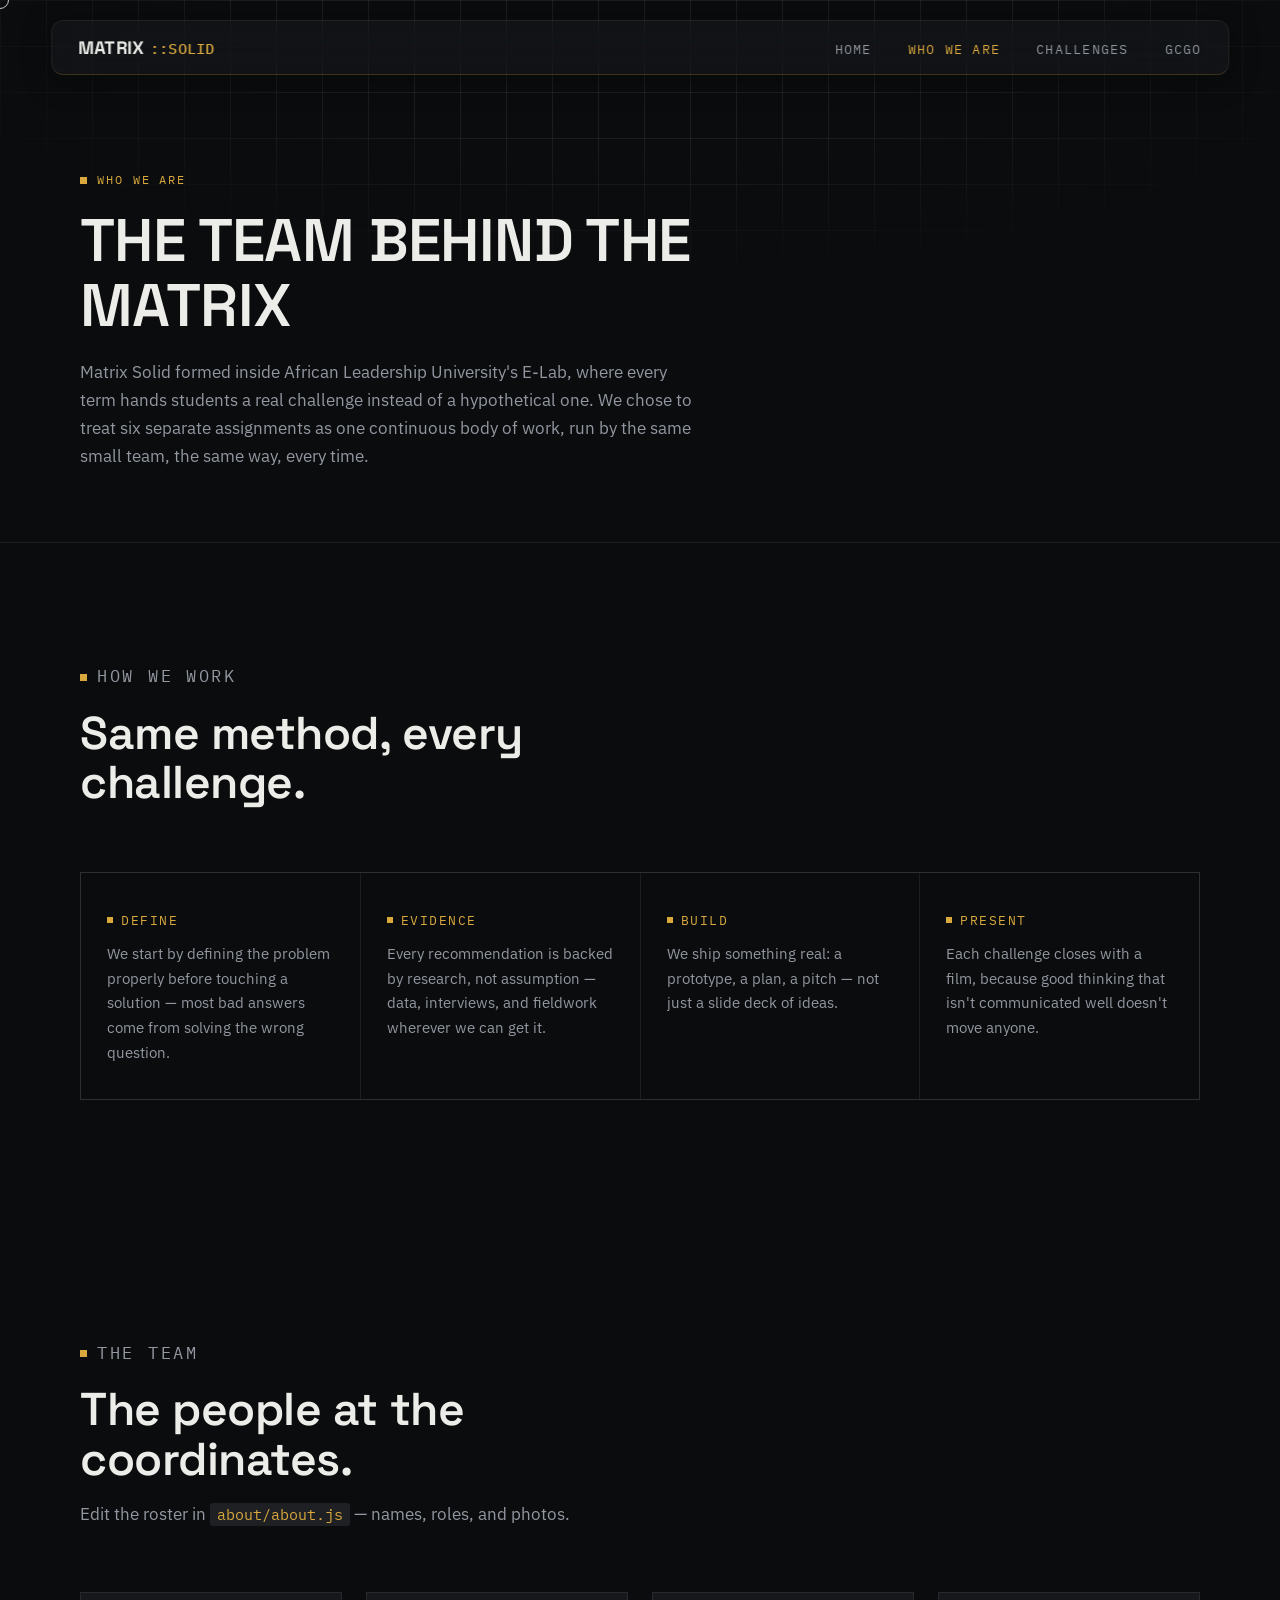
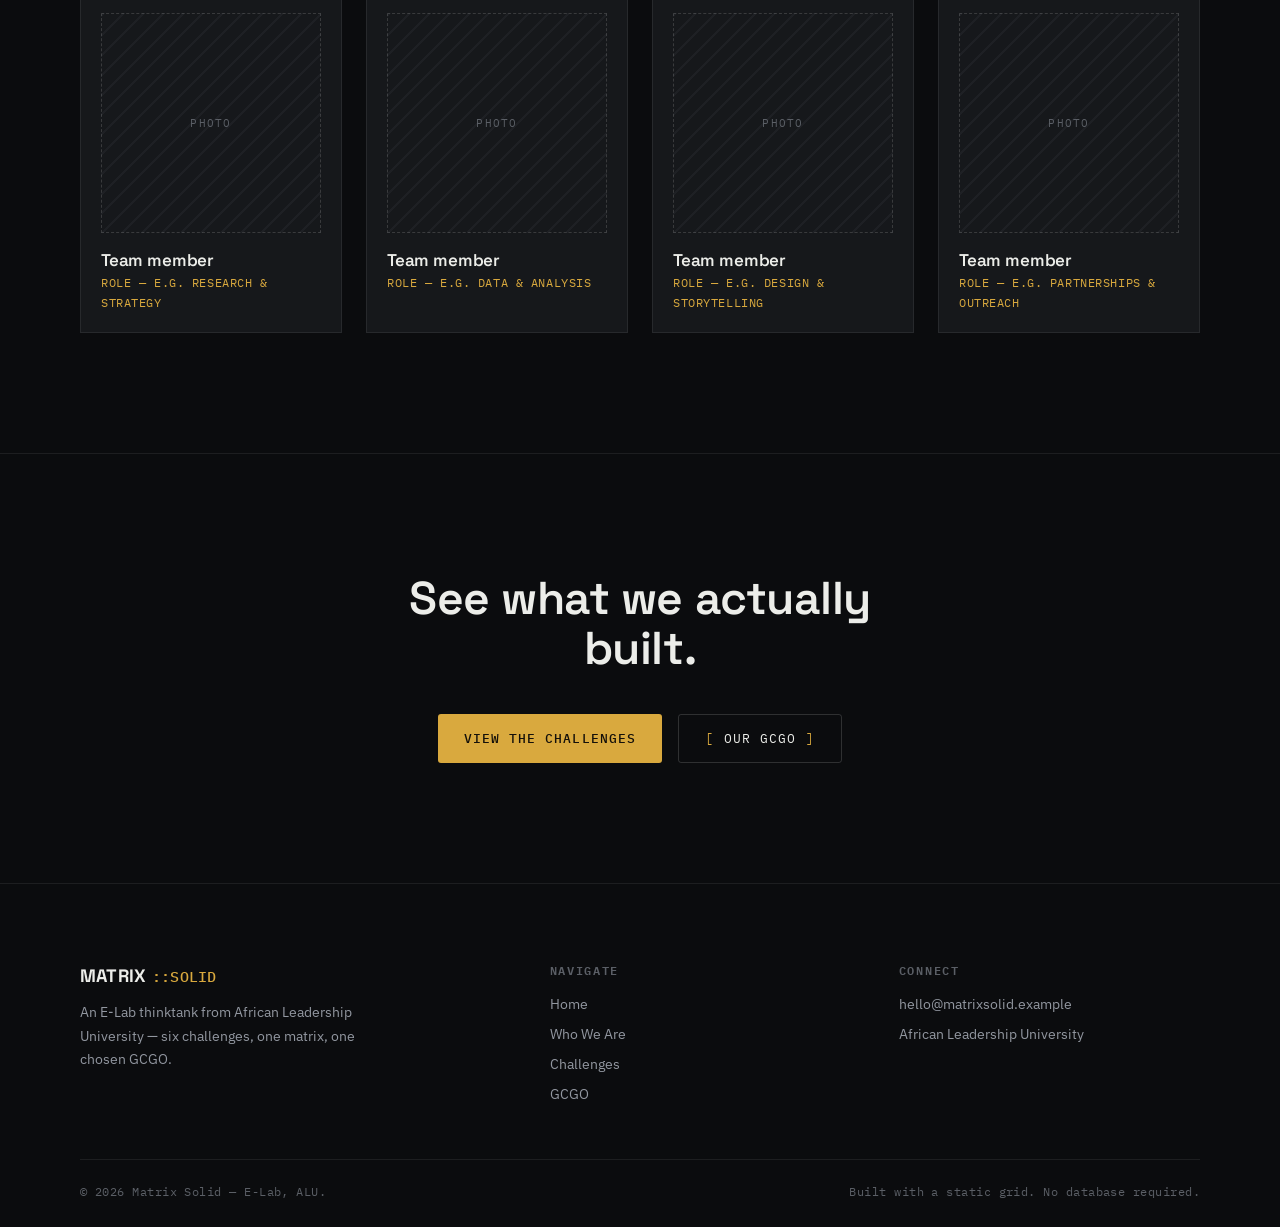
==== about/about.html @ 78773e2b "First" ====
<!DOCTYPE html>
<html lang="en">
<head>
<meta charset="UTF-8" />
<meta name="viewport" content="width=device-width, initial-scale=1.0" />
<title>Who We Are — Matrix Solid</title>
<meta name="description" content="Matrix Solid is an E-Lab thinktank from African Leadership University — the team and how we work." />
<link rel="stylesheet" href="../style/style.css" />
<link rel="stylesheet" href="../style/responsive.css" />
<link rel="stylesheet" href="about.css" />
</head>
<body>
<div class="custom-cursor" id="customCursor"></div>

<nav class="navbar">
  <div class="navbar-container">
    <a href="../index.html"><div class="navbar-logo">MATRIX<span class="mk">::SOLID</span></div></a>
    <ul class="nav-menu">
      <li><a href="../index.html" class="nav-link">Home</a></li>
      <li><a href="about.html" class="nav-link is-active">Who We Are</a></li>
      <li><a href="../challenges/challenges.html" class="nav-link">Challenges</a></li>
      <li><a href="../gcgo/gcgo.html" class="nav-link">GCGO</a></li>
    </ul>
  </div>
</nav>

<!-- ═══ HEADER ═══ -->
<section class="page-header">
  <div class="grid-backdrop"></div>
  <div class="section-inner">
    <p class="eyebrow reveal">Who We Are</p>
    <h1 class="page-title decrypt-text reveal" data-value="THE TEAM BEHIND THE MATRIX">THE TEAM BEHIND THE MATRIX</h1>
    <p class="page-lede reveal reveal-d1">
      Matrix Solid formed inside African Leadership University's E-Lab, where
      every term hands students a real challenge instead of a hypothetical
      one. We chose to treat six separate assignments as one continuous
      body of work, run by the same small team, the same way, every time.
    </p>
  </div>
</section>

<!-- ═══ HOW WE WORK ═══ -->
<section class="section">
  <div class="section-inner">
    <div class="section-head reveal">
      <p class="eyebrow">How We Work</p>
      <h2 class="section-title">Same method, every challenge.</h2>
    </div>
    <div class="pillar-grid">
      <div class="pillar reveal">
        <span class="pillar-tag">Define</span>
        <p>We start by defining the problem properly before touching a solution &mdash; most bad answers come from solving the wrong question.</p>
      </div>
      <div class="pillar reveal reveal-d1">
        <span class="pillar-tag">Evidence</span>
        <p>Every recommendation is backed by research, not assumption &mdash; data, interviews, and fieldwork wherever we can get it.</p>
      </div>
      <div class="pillar reveal reveal-d2">
        <span class="pillar-tag">Build</span>
        <p>We ship something real: a prototype, a plan, a pitch &mdash; not just a slide deck of ideas.</p>
      </div>
      <div class="pillar reveal reveal-d3">
        <span class="pillar-tag">Present</span>
        <p>Each challenge closes with a film, because good thinking that isn't communicated well doesn't move anyone.</p>
      </div>
    </div>
  </div>
</section>

<!-- ═══ TEAM ═══ -->
<section class="section team-section">
  <div class="section-inner">
    <div class="section-head reveal">
      <p class="eyebrow">The Team</p>
      <h2 class="section-title">The people at the coordinates.</h2>
      <p>Edit the roster in <code>about/about.js</code> &mdash; names, roles, and photos.</p>
    </div>
    <div class="team-grid" id="teamGrid"></div>
  </div>
</section>

<!-- ═══ CTA ═══ -->
<section class="section cta-section">
  <div class="section-inner cta-inner reveal">
    <h2 class="section-title">See what we actually built.</h2>
    <div class="cta-row">
      <a href="../challenges/challenges.html" class="btn btn-solid">View the Challenges</a>
      <a href="../gcgo/gcgo.html" class="btn btn-ghost">Our GCGO</a>
    </div>
  </div>
</section>

<!-- ═══ FOOTER ═══ -->
<footer class="footer">
  <div class="section-inner">
    <div class="footer-grid">
      <div class="footer-brand">
        <div class="navbar-logo">MATRIX<span class="mk">::SOLID</span></div>
        <p>An E-Lab thinktank from African Leadership University &mdash; six challenges, one matrix, one chosen GCGO.</p>
      </div>
      <div class="footer-col">
        <h4>Navigate</h4>
        <ul>
          <li><a href="../index.html">Home</a></li>
          <li><a href="about.html">Who We Are</a></li>
          <li><a href="../challenges/challenges.html">Challenges</a></li>
          <li><a href="../gcgo/gcgo.html">GCGO</a></li>
        </ul>
      </div>
      <div class="footer-col">
        <h4>Connect</h4>
        <ul>
          <li><a href="mailto:hello@matrixsolid.example">hello@matrixsolid.example</a></li>
          <li><a href="#">African Leadership University</a></li>
        </ul>
      </div>
    </div>
    <div class="footer-bottom">
      <span>&copy; 2026 Matrix Solid &mdash; E-Lab, ALU.</span>
      <span>Built with a static grid. No database required.</span>
    </div>
  </div>
</footer>

<script src="../script/cursor.js"></script>
<script src="../script/navbar.js"></script>
<script src="../script/reveal.js"></script>
<script src="about.js"></script>
</body>
</html>
---- style/style.css ----
/* ═══════════════════════════════════════════════════════════════════
   MATRIX SOLID — shared design system
   Loaded on every page, before the page's own CSS.
   ═══════════════════════════════════════════════════════════════════ */

@import url('https://fonts.googleapis.com/css2?family=Space+Grotesk:wght@500;600;700&family=IBM+Plex+Sans:wght@400;500;600&family=IBM+Plex+Mono:wght@400;500;600&display=swap');

*, *::before, *::after { margin: 0; padding: 0; box-sizing: border-box; }

:root {
  /* surfaces */
  --bg:        #0B0C0E;
  --surface:   #16181B;
  --surface-2: #1E2024;

  /* text */
  --paper: #ECEDE9;
  --mute:  #9297A0;
  --faint: #5B5F66;

  /* lines */
  --line:        rgba(236, 237, 233, 0.08);
  --line-strong: rgba(236, 237, 233, 0.16);

  /* signal accent */
  --gold:     #D9A93E;
  --gold-rgb: 217, 169, 62;
  --gold-dim: rgba(217, 169, 62, 0.14);

  /* type */
  --f-display: 'Space Grotesk', sans-serif;
  --f-body:    'IBM Plex Sans', sans-serif;
  --f-mono:    'IBM Plex Mono', monospace;

  --ease: cubic-bezier(0.16, 1, 0.3, 1);
  --container: 1200px;
}

html, body {
  width: 100%;
  overflow-x: hidden;
  background: var(--bg);
  color: var(--paper);
  font-family: var(--f-body);
  -webkit-font-smoothing: antialiased;
  scroll-behavior: smooth;
  cursor: none;
}

a { color: inherit; text-decoration: none; }
ul { list-style: none; }
img { max-width: 100%; display: block; }
button { font-family: inherit; background: none; border: none; color: inherit; }

::selection { background: var(--gold); color: #0B0C0E; }

::-webkit-scrollbar { width: 10px; }
::-webkit-scrollbar-track { background: var(--bg); }
::-webkit-scrollbar-thumb { background: var(--surface-2); border-radius: 6px; }
::-webkit-scrollbar-thumb:hover { background: var(--gold); }

a, button, input, textarea { cursor: none; }
@media (hover: none) and (pointer: coarse) {
  html, body, a, button { cursor: auto; }
  .custom-cursor { display: none !important; }
}

/* ── Custom cursor ─────────────────────────────────────────────── */
.custom-cursor {
  position: fixed;
  top: 0; left: 0;
  width: 18px; height: 18px;
  border: 1px solid rgba(236, 237, 233, 0.9);
  border-radius: 50%;
  pointer-events: none;
  z-index: 999999;
  transform: translate(-50%, -50%);
  transition: width 0.2s ease, height 0.2s ease, border-color 0.2s ease, background-color 0.2s ease;
  mix-blend-mode: difference;
}
.custom-cursor.hovering {
  width: 34px; height: 34px;
  background: var(--gold-dim);
  border-color: var(--gold);
}

/* ── Focus visibility (kept even with custom cursor) ─────────────── */
a:focus-visible, button:focus-visible, input:focus-visible, textarea:focus-visible {
  outline: 1.5px solid var(--gold);
  outline-offset: 3px;
}

/* ── Layout helpers ───────────────────────────────────────────────*/
.section { padding: 120px 0; position: relative; }
.section-inner { max-width: var(--container); margin: 0 auto; padding: 0 40px; }
.section-head { max-width: 640px; margin-bottom: 64px; }

.eyebrow {
  display: inline-flex;
  align-items: center;
  gap: 10px;
  font-family: var(--f-mono);
  font-size: 12px;
  letter-spacing: 0.16em;
  text-transform: uppercase;
  color: var(--gold);
  margin-bottom: 18px;
}
.eyebrow::before {
  content: "";
  width: 7px; height: 7px;
  background: var(--gold);
}

h1, h2, h3, h4 { font-family: var(--f-display); font-weight: 600; line-height: 1.08; letter-spacing: -0.01em; }
h2.section-title { font-size: clamp(32px, 4vw, 46px); margin-bottom: 16px; }
.section-head p { color: var(--mute); font-size: 17px; line-height: 1.6; }

p { line-height: 1.7; color: var(--mute); }

code {
  font-family: var(--f-mono);
  font-size: 0.88em;
  color: var(--gold);
  background: var(--surface-2);
  padding: 2px 7px;
  border-radius: 3px;
}

/* ── Page header (used on about / challenges / gcgo) ─────────────── */
.page-header {
  position: relative;
  overflow: hidden;
  padding: 168px 0 72px;
  border-bottom: 1px solid var(--line);
}
.page-title {
  font-size: clamp(34px, 5.6vw, 60px);
  text-transform: uppercase;
  margin-bottom: 20px;
  max-width: 820px;
}
.page-lede { max-width: 620px; font-size: 16.5px; }

/* ── Grain / grid backdrop used on non-hero sections ─────────────── */
.grid-backdrop {
  position: absolute; inset: 0;
  background-image:
    linear-gradient(var(--line) 1px, transparent 1px),
    linear-gradient(90deg, var(--line) 1px, transparent 1px);
  background-size: 46px 46px;
  -webkit-mask-image: radial-gradient(ellipse 70% 60% at 50% 0%, #000 40%, transparent 90%);
          mask-image: radial-gradient(ellipse 70% 60% at 50% 0%, #000 40%, transparent 90%);
  pointer-events: none;
}

/* ── Buttons ───────────────────────────────────────────────────── */
.btn {
  display: inline-flex;
  align-items: center;
  gap: 10px;
  font-family: var(--f-mono);
  font-size: 13px;
  letter-spacing: 0.08em;
  text-transform: uppercase;
  padding: 15px 26px;
  border-radius: 3px;
  transition: transform 0.25s var(--ease), background 0.25s ease, border-color 0.25s ease, color 0.25s ease;
  will-change: transform;
}
.btn-solid {
  background: var(--gold);
  color: #14100A;
  font-weight: 500;
}
.btn-solid:hover { background: #ECC463; transform: translateY(-2px); }

.btn-ghost {
  border: 1px solid var(--line-strong);
  color: var(--paper);
}
.btn-ghost::before { content: "["; color: var(--gold); transition: transform 0.25s var(--ease); }
.btn-ghost::after  { content: "]"; color: var(--gold); transition: transform 0.25s var(--ease); }
.btn-ghost:hover { border-color: var(--gold); background: var(--gold-dim); }
.btn-ghost:hover::before { transform: translateX(-3px); }
.btn-ghost:hover::after  { transform: translateX(3px); }

.cta-row { display: flex; gap: 16px; flex-wrap: wrap; margin-top: 40px; }

/* ── Navbar ────────────────────────────────────────────────────── */
.navbar {
  position: fixed;
  top: 20px; left: 50%;
  transform: translateX(-50%);
  width: 92%;
  max-width: 1240px;
  z-index: 99999;
  background: rgba(236, 237, 233, 0.03);
  backdrop-filter: blur(20px) saturate(160%);
  -webkit-backdrop-filter: blur(20px) saturate(160%);
  border: 1px solid var(--line);
  border-bottom: 1px solid rgba(var(--gold-rgb), 0.22);
  border-radius: 12px;
  box-shadow: 0 4px 30px rgba(0, 0, 0, 0.4);
  transition: transform 0.35s var(--ease), background 0.3s ease, border-color 0.3s ease;
}
.navbar:hover { background: rgba(var(--gold-rgb), 0.045); border-color: rgba(var(--gold-rgb), 0.3); }
.navbar--hidden { transform: translate(-50%, -140%); }

.navbar-container {
  display: flex;
  align-items: center;
  justify-content: space-between;
  padding: 15px 26px;
}

.navbar-logo {
  display: inline-flex;
  align-items: baseline;
  gap: 6px;
  font-family: var(--f-display);
  font-weight: 700;
  font-size: 18px;
  letter-spacing: 0.01em;
  color: var(--paper);
}
.navbar-logo .mk { font-family: var(--f-mono); font-weight: 500; font-size: 15px; color: var(--gold); }

.nav-menu { display: flex; align-items: center; gap: 36px; }
.nav-link {
  font-family: var(--f-mono);
  font-size: 12.5px;
  letter-spacing: 0.1em;
  text-transform: uppercase;
  color: var(--mute);
  transition: color 0.25s ease;
  display: inline-block;
}
.nav-link:hover, .nav-link.is-active { color: var(--paper); }
.nav-link.is-active { color: var(--gold); }

/* mobile hamburger (JS-injected button) */
.nav-toggle {
  display: none;
  flex-direction: column;
  justify-content: center;
  gap: 5px;
  padding: 6px;
  z-index: 10;
}
.nav-toggle span {
  display: block; width: 20px; height: 2px;
  background: var(--paper); border-radius: 1px;
  transition: transform 0.3s ease, opacity 0.3s ease;
}
.nav-toggle.active span:nth-child(1) { transform: translateY(7px) rotate(45deg); }
.nav-toggle.active span:nth-child(2) { opacity: 0; transform: scaleX(0); }
.nav-toggle.active span:nth-child(3) { transform: translateY(-7px) rotate(-45deg); }

/* ── Footer ────────────────────────────────────────────────────── */
.footer {
  position: relative;
  border-top: 1px solid var(--line);
  padding: 80px 0 28px;
}
.footer-grid {
  display: grid;
  grid-template-columns: 1.4fr 1fr 1fr;
  gap: 48px;
  margin-bottom: 56px;
}
.footer-brand .navbar-logo { margin-bottom: 14px; }
.footer-brand p { max-width: 320px; font-size: 14px; }
.footer-col h4 {
  font-family: var(--f-mono);
  font-size: 12px;
  letter-spacing: 0.14em;
  text-transform: uppercase;
  color: var(--faint);
  margin-bottom: 16px;
}
.footer-col ul { display: flex; flex-direction: column; gap: 10px; }
.footer-col a { color: var(--mute); font-size: 14px; transition: color 0.2s ease; }
.footer-col a:hover { color: var(--gold); }
.footer-bottom {
  display: flex; justify-content: space-between; align-items: center;
  padding-top: 24px; border-top: 1px solid var(--line);
  font-family: var(--f-mono); font-size: 11.5px; color: var(--faint);
  letter-spacing: 0.04em; flex-wrap: wrap; gap: 10px;
}

/* ── Scroll reveal ─────────────────────────────────────────────── */
.reveal { opacity: 0; transform: translateY(28px); transition: opacity 0.7s var(--ease), transform 0.7s var(--ease); }
.reveal.active { opacity: 1; transform: translateY(0); }
.reveal-d1.active { transition-delay: 0.08s; }
.reveal-d2.active { transition-delay: 0.16s; }
.reveal-d3.active { transition-delay: 0.24s; }

/* ── Coordinate chip (small tag component, reused across pages) ──── */
.chip {
  display: inline-flex; align-items: center; gap: 8px;
  font-family: var(--f-mono); font-size: 12px; letter-spacing: 0.06em;
  padding: 7px 12px; border: 1px solid var(--line-strong); border-radius: 3px;
  color: var(--mute);
  transition: border-color 0.2s ease, color 0.2s ease;
}
.chip:hover { border-color: var(--gold); color: var(--paper); }
.chip b { color: var(--gold); font-weight: 500; }

/* ── Briefing / video frame (shared: hero video, modal video) ────── */
.frame {
  position: relative;
  border: 1px solid var(--line-strong);
  border-radius: 4px;
  background: var(--surface);
  aspect-ratio: 16 / 9;
  overflow: hidden;
}
.frame::before, .frame::after,
.frame .corner-tl, .frame .corner-br { content: ""; }
.frame-corner {
  position: absolute; width: 18px; height: 18px;
  border-color: var(--gold); pointer-events: none;
}
.frame-corner.tl { top: -1px; left: -1px; border-top: 2px solid; border-left: 2px solid; }
.frame-corner.br { bottom: -1px; right: -1px; border-bottom: 2px solid; border-right: 2px solid; }
.frame iframe, .frame img { width: 100%; height: 100%; object-fit: cover; border: none; }
.frame-empty {
  width: 100%; height: 100%;
  display: flex; align-items: center; justify-content: center;
  font-family: var(--f-mono); font-size: 12.5px; letter-spacing: 0.12em;
  color: var(--faint); text-transform: uppercase;
  background:
    repeating-linear-gradient(135deg, var(--surface-2) 0 2px, var(--surface) 2px 14px);
}
.frame-play {
  position: absolute; inset: 0;
  display: flex; align-items: center; justify-content: center;
  background: rgba(11, 12, 14, 0.35);
  transition: background 0.25s ease;
}
.frame-play-btn {
  width: 62px; height: 62px; border-radius: 50%;
  display: flex; align-items: center; justify-content: center;
  background: rgba(var(--gold-rgb), 0.9); color: #14100A;
  font-size: 18px;
  transition: transform 0.25s var(--ease);
}
.frame:hover .frame-play-btn { transform: scale(1.08); }

/* ── Generic modal / lightbox ─────────────────────────────────────*/
.modal {
  position: fixed; inset: 0; z-index: 999998;
  display: none; align-items: center; justify-content: center;
  padding: 24px;
  background: rgba(6, 7, 8, 0.86);
  backdrop-filter: blur(6px);
}
.modal.open { display: flex; animation: modalIn 0.2s ease; }
@keyframes modalIn { from { opacity: 0; } to { opacity: 1; } }
.modal-box { width: 100%; max-width: 900px; }
.modal-head {
  display: flex; justify-content: space-between; align-items: flex-start;
  gap: 24px; margin-bottom: 14px;
}
.modal-head h3 { font-size: 22px; }
.modal-meta { font-family: var(--f-mono); font-size: 12px; color: var(--gold); text-transform: uppercase; letter-spacing: 0.08em; margin-top: 6px; }
.modal-close {
  width: 34px; height: 34px; border: 1px solid var(--line-strong); border-radius: 50%;
  display: flex; align-items: center; justify-content: center; flex-shrink: 0;
  font-family: var(--f-mono); font-size: 16px; color: var(--mute);
  transition: border-color 0.2s ease, color 0.2s ease;
}
.modal-close:hover { border-color: var(--gold); color: var(--gold); }
.modal-summary { margin-top: 16px; max-width: 640px; }
---- style/responsive.css ----
/* style/responsive.css
   Loaded last on every page. Three breakpoints:
     1024  tablet landscape
      860  hamburger kicks in / grids stack
      560  fine-tune spacing & type
   ────────────────────────────────────────────────────────────────── */

@media (max-width: 1024px) {
  .section { padding: 96px 0; }
  .footer-grid { grid-template-columns: 1.2fr 1fr 1fr; gap: 32px; }
}

@media (max-width: 860px) {
  .nav-toggle { display: flex; }

  .navbar-container { padding: 13px 18px; }

  .nav-menu {
    display: none;
    position: absolute;
    top: calc(100% + 10px);
    left: 0; right: 0;
    background: rgba(11, 12, 14, 0.98);
    border: 1px solid var(--line);
    border-radius: 10px;
    padding: 10px;
    flex-direction: column;
    align-items: stretch;
    gap: 2px;
    z-index: 99998;
    animation: menuDrop 0.2s ease;
  }
  @keyframes menuDrop { from { opacity: 0; transform: translateY(-8px); } to { opacity: 1; transform: translateY(0); } }
  .nav-menu.open { display: flex; }
  .nav-link { padding: 12px 14px; border-radius: 6px; }
  .nav-link:hover { background: rgba(236, 237, 233, 0.05); }

  .section { padding: 76px 0; }
  .section-inner { padding: 0 24px; }
  .section-head { margin-bottom: 44px; }

  .footer-grid { grid-template-columns: 1fr; gap: 36px; }
  .footer { padding: 60px 0 24px; }
  .footer-bottom { flex-direction: column; align-items: flex-start; }

  .cta-row { flex-direction: column; align-items: stretch; }
  .btn { justify-content: center; }
}

@media (max-width: 560px) {
  .section-inner { padding: 0 20px; }
  h2.section-title { font-size: 30px; }
  .navbar { width: 94%; top: 12px; }

  /* On the narrowest phones the two hero corner tags can crowd into
     each other — drop the top-right one and keep the status readout. */
  .hero-tag--tr { display: none; }
}
---- about/about.css ----
/* ── How We Work ──────────────────────────────────────────────── */
.pillar-grid {
  display: grid;
  grid-template-columns: repeat(4, 1fr);
  gap: 1px;
  background: var(--line);
  border: 1px solid var(--line);
}
.pillar { background: var(--bg); padding: 34px 26px; }
.pillar-tag {
  display: inline-flex; align-items: center; gap: 8px;
  font-family: var(--f-mono); font-size: 12.5px; letter-spacing: 0.12em;
  text-transform: uppercase; color: var(--gold); margin-bottom: 14px;
}
.pillar-tag::before { content: ""; width: 6px; height: 6px; background: var(--gold); }
.pillar p { font-size: 14.5px; }

@media (max-width: 860px) { .pillar-grid { grid-template-columns: 1fr 1fr; } }
@media (max-width: 560px) { .pillar-grid { grid-template-columns: 1fr; } }

/* ── Team grid ─────────────────────────────────────────────────── */
.team-grid {
  display: grid;
  grid-template-columns: repeat(auto-fit, minmax(220px, 1fr));
  gap: 24px;
}
.team-card {
  border: 1px solid var(--line);
  background: var(--surface);
  padding: 20px;
  transition: border-color 0.25s ease, transform 0.25s var(--ease);
}
.team-card:hover { border-color: var(--gold); transform: translateY(-4px); }
.team-photo {
  aspect-ratio: 1;
  border: 1px dashed var(--line-strong);
  margin-bottom: 18px;
  display: flex; align-items: center; justify-content: center;
  background: repeating-linear-gradient(135deg, var(--surface-2) 0 2px, var(--surface) 2px 14px);
}
.team-photo span {
  font-family: var(--f-mono); font-size: 11px; letter-spacing: 0.12em;
  color: var(--faint); text-transform: uppercase;
}
.team-name { font-size: 17px; margin-bottom: 4px; }
.team-role { font-family: var(--f-mono); font-size: 11.5px; letter-spacing: 0.05em; text-transform: uppercase; color: var(--gold); }

/* ── CTA section ───────────────────────────────────────────────── */
.cta-section { border-top: 1px solid var(--line); text-align: center; }
.cta-inner { max-width: 620px; margin: 0 auto; }
.cta-inner .cta-row { justify-content: center; }
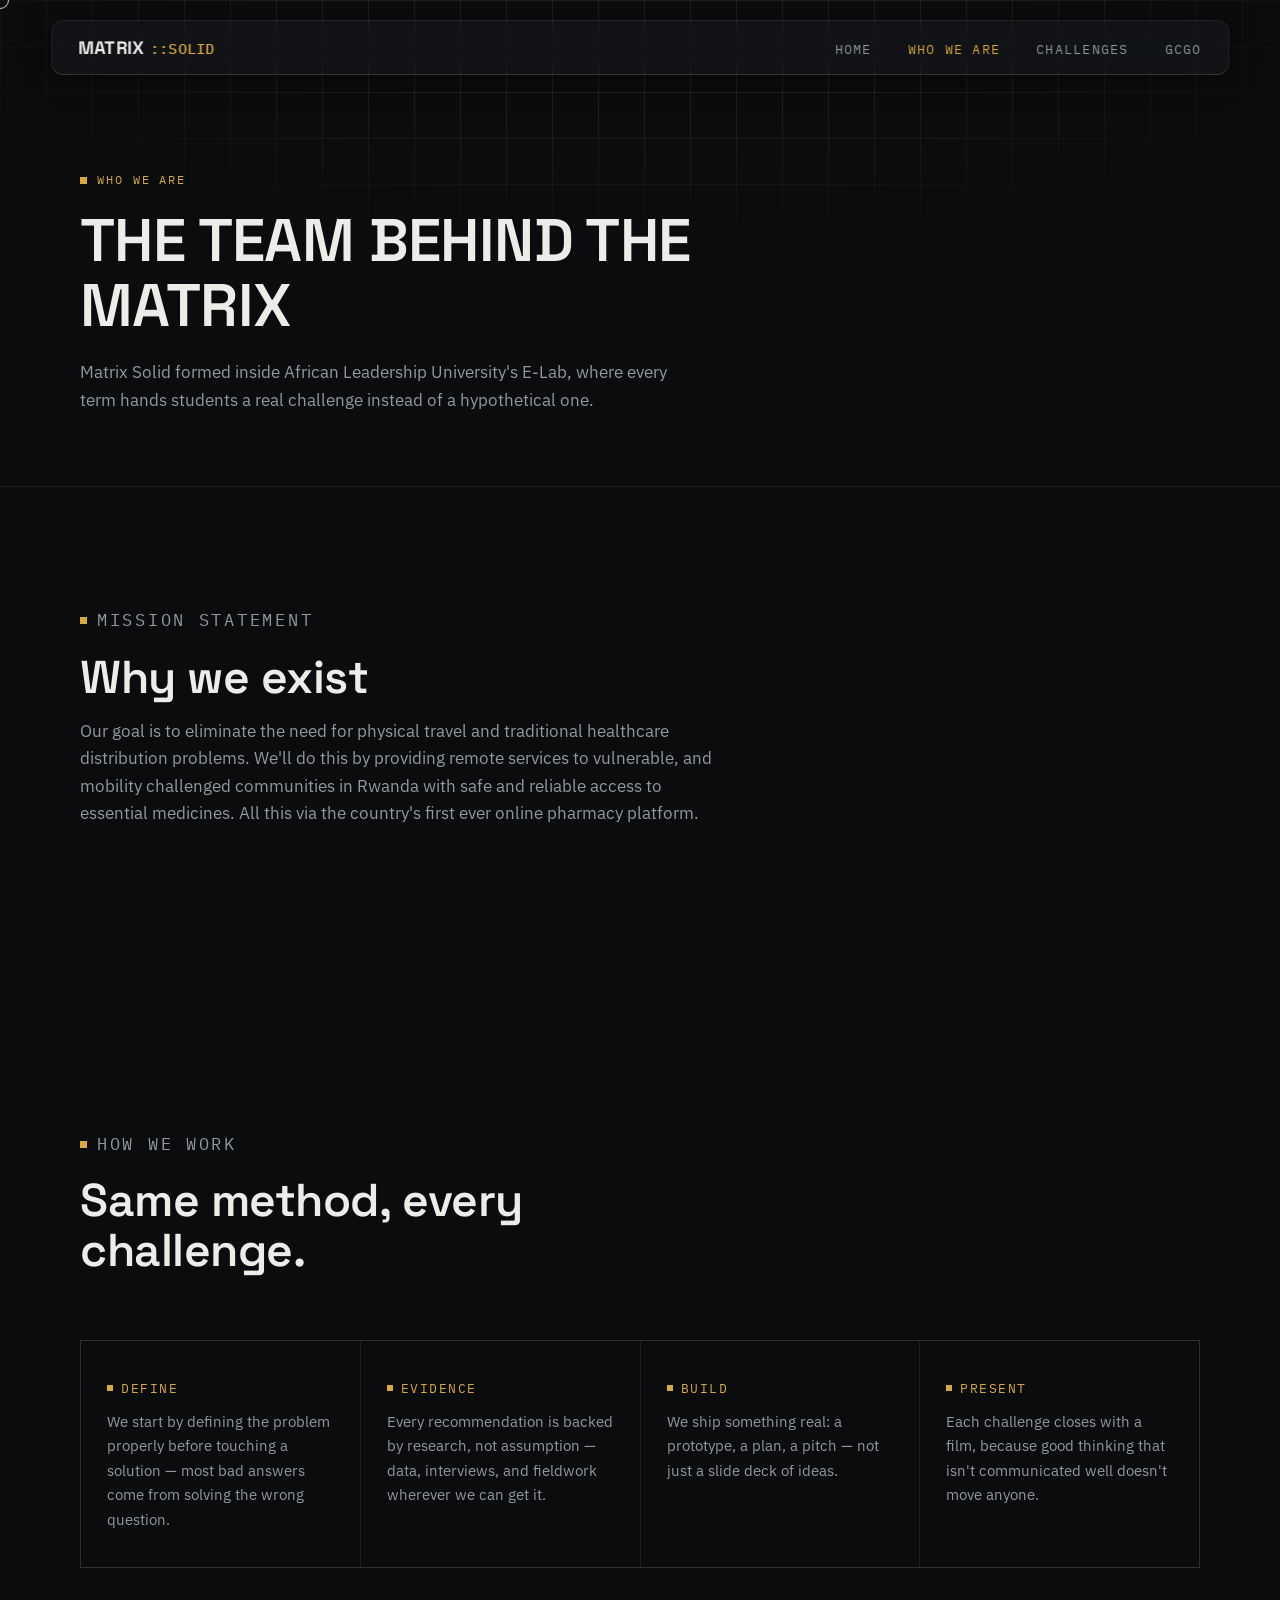
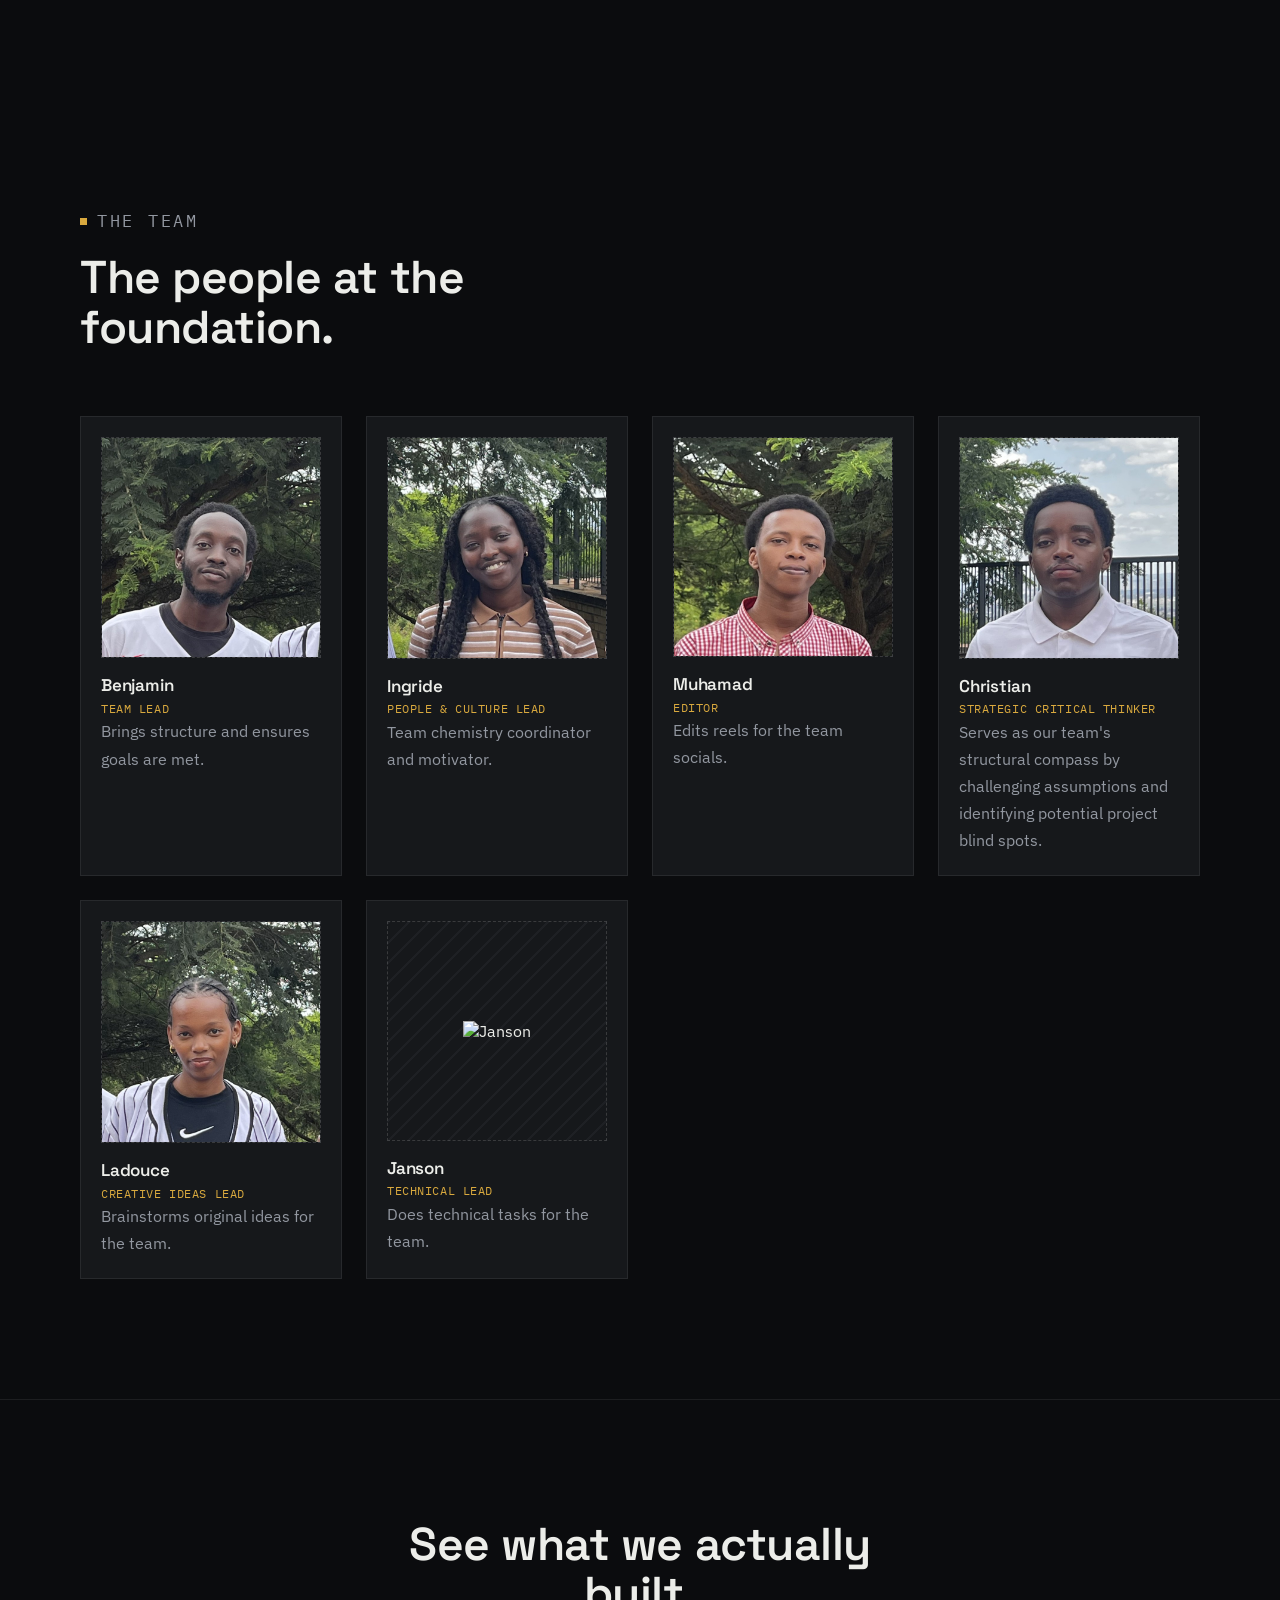
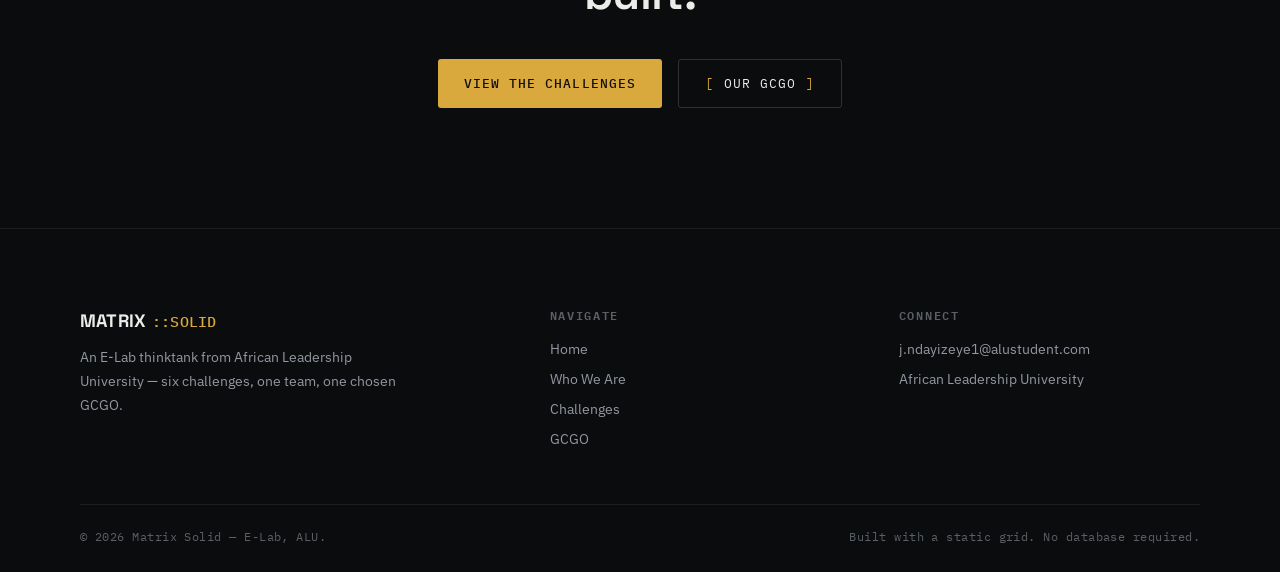
==== commit f0599839: "Updates" ====
--- a/about/about.html
+++ b/about/about.html
@@ -33,9 +33,25 @@
     <p class="page-lede reveal reveal-d1">
       Matrix Solid formed inside African Leadership University's E-Lab, where
       every term hands students a real challenge instead of a hypothetical
-      one. We chose to treat six separate assignments as one continuous
-      body of work, run by the same small team, the same way, every time.
+      one.
     </p>
+  </div>
+</section>
+
+<!-- ═══ MISSION STATEMENT ═══ -->
+<section class="section mission-section">
+  <div class="section-inner">
+    <div class="section-head reveal">
+      <p class="eyebrow">Mission Statement</p>
+      <h2 class="section-title">Why we exist</h2>
+      <p>
+        Our goal is to eliminate the need for physical travel and traditional 
+        healthcare distribution problems. We'll do this by providing remote 
+        services to vulnerable, and mobility challenged communities in Rwanda 
+        with safe and reliable access to essential medicines. All this via the 
+        country's first ever online pharmacy platform.
+      </p>
+    </div>
   </div>
 </section>
 
@@ -72,8 +88,7 @@
   <div class="section-inner">
     <div class="section-head reveal">
       <p class="eyebrow">The Team</p>
-      <h2 class="section-title">The people at the coordinates.</h2>
-      <p>Edit the roster in <code>about/about.js</code> &mdash; names, roles, and photos.</p>
+      <h2 class="section-title">The people at the foundation.</h2>
     </div>
     <div class="team-grid" id="teamGrid"></div>
   </div>
@@ -96,7 +111,7 @@
     <div class="footer-grid">
       <div class="footer-brand">
         <div class="navbar-logo">MATRIX<span class="mk">::SOLID</span></div>
-        <p>An E-Lab thinktank from African Leadership University &mdash; six challenges, one matrix, one chosen GCGO.</p>
+        <p>An E-Lab thinktank from African Leadership University &mdash; six challenges, one team, one chosen GCGO.</p>
       </div>
       <div class="footer-col">
         <h4>Navigate</h4>
@@ -110,7 +125,7 @@
       <div class="footer-col">
         <h4>Connect</h4>
         <ul>
-          <li><a href="mailto:hello@matrixsolid.example">hello@matrixsolid.example</a></li>
+          <li><a href="mailto:j.ndayizeye1@alustudent.com">j.ndayizeye1@alustudent.com</a></li>
           <li><a href="#">African Leadership University</a></li>
         </ul>
       </div>
--- a/style/style.css
+++ b/style/style.css
@@ -1,8 +1,3 @@
-/* ═══════════════════════════════════════════════════════════════════
-   MATRIX SOLID — shared design system
-   Loaded on every page, before the page's own CSS.
-   ═══════════════════════════════════════════════════════════════════ */
-
 @import url('https://fonts.googleapis.com/css2?family=Space+Grotesk:wght@500;600;700&family=IBM+Plex+Sans:wght@400;500;600&family=IBM+Plex+Mono:wght@400;500;600&display=swap');
 
 *, *::before, *::after { margin: 0; padding: 0; box-sizing: border-box; }
@@ -84,7 +79,7 @@
   border-color: var(--gold);
 }
 
-/* ── Focus visibility (kept even with custom cursor) ─────────────── */
+/* ── Focus visibility ─────────────── */
 a:focus-visible, button:focus-visible, input:focus-visible, textarea:focus-visible {
   outline: 1.5px solid var(--gold);
   outline-offset: 3px;
@@ -127,7 +122,7 @@
   border-radius: 3px;
 }
 
-/* ── Page header (used on about / challenges / gcgo) ─────────────── */
+/* ── Page header (USED ON ABOUT / CHALLENGES/ GCGOs) ─────────────── */
 .page-header {
   position: relative;
   overflow: hidden;
@@ -239,7 +234,7 @@
 .nav-link:hover, .nav-link.is-active { color: var(--paper); }
 .nav-link.is-active { color: var(--gold); }
 
-/* mobile hamburger (JS-injected button) */
+/* mobile hamburger (JS-injected button yeah) */
 .nav-toggle {
   display: none;
   flex-direction: column;
@@ -289,7 +284,7 @@
   letter-spacing: 0.04em; flex-wrap: wrap; gap: 10px;
 }
 
-/* ── Scroll reveal ─────────────────────────────────────────────── */
+/* ── Scroll reveal ─── */
 .reveal { opacity: 0; transform: translateY(28px); transition: opacity 0.7s var(--ease), transform 0.7s var(--ease); }
 .reveal.active { opacity: 1; transform: translateY(0); }
 .reveal-d1.active { transition-delay: 0.08s; }
@@ -306,6 +301,16 @@
 }
 .chip:hover { border-color: var(--gold); color: var(--paper); }
 .chip b { color: var(--gold); font-weight: 500; }
+
+/* ── Monogram badge (homepage who-visual + About team avatars) ───── */
+.who-mark {
+  position: relative; z-index: 1;
+  width: 84px; height: 84px; border-radius: 50%;
+  border: 1px solid var(--gold);
+  display: flex; align-items: center; justify-content: center;
+  font-family: var(--f-mono); font-size: 20px; letter-spacing: 0.05em;
+  color: var(--gold); background: var(--bg);
+}
 
 /* ── Briefing / video frame (shared: hero video, modal video) ────── */
 .frame {
@@ -373,3 +378,11 @@
 }
 .modal-close:hover { border-color: var(--gold); color: var(--gold); }
 .modal-summary { margin-top: 16px; max-width: 640px; }
+
+/* ── Closing CTA section (About / Challenges / GCGO) ──────────────── */
+.cta-section { border-top: 1px solid var(--line); text-align: center; }
+.cta-inner { max-width: 620px; margin: 0 auto; }
+.cta-inner .cta-row { justify-content: center; }
+
+/* ── Coordinate chip row (Home teaser + GCGO connections) ─────────── */
+.coord-row { display: flex; flex-wrap: wrap; gap: 12px; margin-bottom: 12px; }
--- a/style/responsive.css
+++ b/style/responsive.css
@@ -1,9 +1,7 @@
-/* style/responsive.css
-   Loaded last on every page. Three breakpoints:
+ /*  📱Loaded last on every page. Three breakpoints:
      1024  tablet landscape
       860  hamburger kicks in / grids stack
-      560  fine-tune spacing & type
-   ────────────────────────────────────────────────────────────────── */
+      560  fine-tune spacing & type */
 
 @media (max-width: 1024px) {
   .section { padding: 96px 0; }
@@ -52,7 +50,7 @@
   h2.section-title { font-size: 30px; }
   .navbar { width: 94%; top: 12px; }
 
-  /* On the narrowest phones the two hero corner tags can crowd into
+  /* On the narrowest 📱 the two hero corner tags can crowd into
      each other — drop the top-right one and keep the status readout. */
   .hero-tag--tr { display: none; }
 }
